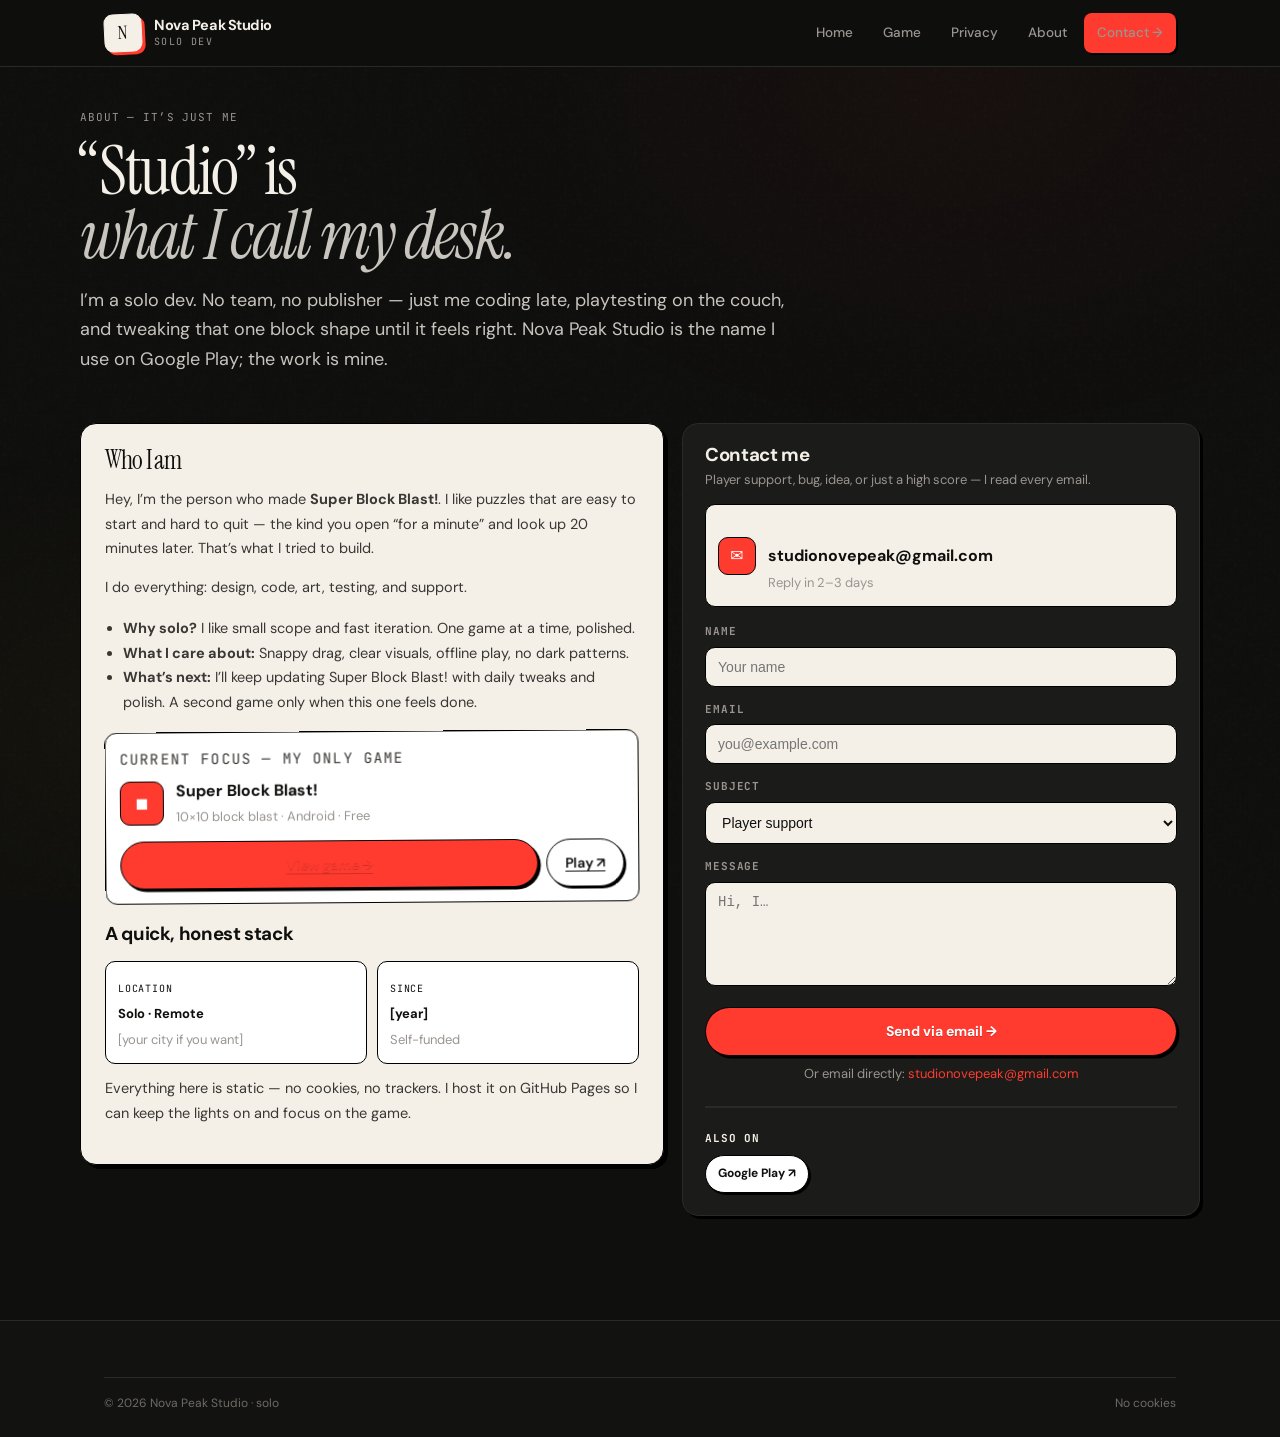
==== about/index.html @ 673b1c59 "Initial commit: Nova Peak Studio — Super Block Blast! (solo site, GitHub Pages ready)" ====
<!doctype html>
<html lang="en">
<head>
<meta charset="utf-8">
<meta name="viewport" content="width=device-width,initial-scale=1">
<title>About — Nova Peak Studio (solo dev)</title>
<meta name="description" content="Nova Peak Studio is a solo dev studio. One person building Super Block Blast! — a cozy block puzzle for Android.">
<meta name="theme-color" content="#0f0f0e">
<link rel="icon" href="../favicon.svg" type="image/svg+xml">
<link rel="stylesheet" href="../assets/css/style.css">
</head>
<body>
<nav class="nav">
  <div class="container nav-inner">
    <a class="brand" href="../"><span class="brand-mark">N</span><span class="brand-text"><strong>Nova Peak Studio</strong><span>Solo dev</span></span></a>
    <div class="nav-links" data-nav-links><a href="../">Home</a><a href="../projects/">Game</a><a href="../privacy/">Privacy</a><a href="./">About</a><a class="nav-cta" href="mailto:studionovepeak@gmail.com">Contact →</a></div>
    <button class="menu-btn" data-menu-btn>☰</button>
  </div>
</nav>

<header class="container" style="padding:36px 0 14px">
  <span class="mono" style="color:var(--muted)">About — it’s just me</span>
  <h1 style="margin-top:10px">“Studio” is <br><em style="font-family:'Instrument Serif',serif;font-style:italic;color:var(--text2)">what I call my desk.</em></h1>
  <p class="lead">I’m a solo dev. No team, no publisher — just me coding late, playtesting on the couch, and tweaking that one block shape until it feels right. Nova Peak Studio is the name I use on Google Play; the work is mine.</p>
</header>

<section class="container section" style="padding-top:16px">
  <div class="contact-grid">
    <div class="reveal">
      <div class="prose" style="padding:24px">
        <h2 style="margin-top:0">Who I am</h2>
        <p>Hey, I’m the person who made <strong>Super Block Blast!</strong>. I like puzzles that are easy to start and hard to quit — the kind you open “for a minute” and look up 20 minutes later. That’s what I tried to build.</p>
        <p>I do everything: design, code, art, testing, and support.</p>
        <ul>
          <li><strong>Why solo?</strong> I like small scope and fast iteration. One game at a time, polished.</li>
          <li><strong>What I care about:</strong> Snappy drag, clear visuals, offline play, no dark patterns.</li>
          <li><strong>What’s next:</strong> I’ll keep updating Super Block Blast! with daily tweaks and polish. A second game only when this one feels done.</li>
        </ul>

        <div style="background:#fff;border:1.5px solid #000;border-radius:12px;padding:14px;margin-top:16px;transform:rotate(-.4deg)">
          <p class="mono" style="margin:0 0 6px">Current focus — my only game</p>
          <div style="display:flex;gap:12px;align-items:center">
            <div style="width:44px;height:44px;border-radius:10px;background:var(--accent);display:grid;place-items:center;color:white;border:1.5px solid #000">◼</div>
            <div><strong>Super Block Blast!</strong><br><span class="small">10×10 block blast · Android · Free</span></div>
          </div>
          <div style="display:flex;gap:8px;margin-top:12px"><a class="btn btn-primary" style="flex:1" href="../projects/super-block-blast/">View game →</a><a class="btn btn-ghost" href="https://play.google.com/store/apps/details?id=com.YOUR_DOMAIN.superblockblast" target="_blank" rel="noopener">Play ↗</a></div>
        </div>

        <h3 style="margin-top:22px">A quick, honest stack</h3>
        <div style="display:grid;grid-template-columns:1fr 1fr;gap:10px;margin-top:10px">
          <div style="background:#fff;border:1.5px solid #000;border-radius:10px;padding:12px"><span class="mono" style="font-size:10px">Location</span><br><strong style="font-size:13px;color:var(--ink)">Solo · Remote</strong><br><span class="small">[your city if you want]</span></div>
          <div style="background:#fff;border:1.5px solid #000;border-radius:10px;padding:12px"><span class="mono" style="font-size:10px">Since</span><br><strong style="font-size:13px;color:var(--ink)">[year]</strong><br><span class="small">Self-funded</span></div>
        </div>
        <p class="small" style="margin-top:12px">Everything here is static — no cookies, no trackers. I host it on GitHub Pages so I can keep the lights on and focus on the game.</p>
      </div>
    </div>

    <div id="contact" class="reveal" style="transition-delay:.06s">
      <div class="contact-card">
        <h3 style="margin:0">Contact me</h3>
        <p class="small" style="margin:6px 0 14px">Player support, bug, idea, or just a high score — I read every email.</p>
        <div style="background:var(--paper);border:1.5px solid #000;border-radius:10px;padding:12px;display:flex;gap:12px;align-items:center;margin-bottom:16px">
          <div style="width:38px;height:38px;border-radius:10px;background:var(--accent);color:white;display:grid;place-items:center;border:1.5px solid #000">✉</div>
          <div><span class="mono" style="font-size:10px">Email</span><br><a href="mailto:studionovepeak@gmail.com" style="font-weight:700;color:var(--ink)">studionovepeak@gmail.com</a><br><span class="small">Reply in 2–3 days</span></div>
        </div>

        <form data-contact-form novalidate>
          <label for="name">Name</label>
          <input class="input" id="name" name="name" placeholder="Your name" required autocomplete="name">
          <label for="email">Email</label>
          <input class="input" id="email" name="email" type="email" placeholder="you@example.com" required autocomplete="email">
          <label for="subject">Subject</label>
          <select class="input" id="subject" name="subject"><option>Player support</option><option>Bug report</option><option>Privacy request</option><option>Other</option></select>
          <label for="message">Message</label>
          <textarea class="input" id="message" name="message" rows="5" placeholder="Hi, I… " required></textarea>
          <button type="submit" class="btn btn-primary" style="width:100%;margin-top:14px">Send via email →</button>
          <p class="small" style="margin:8px 0 0;text-align:center">Or email directly: <a href="mailto:studionovepeak@gmail.com" style="color:var(--accent)">studionovepeak@gmail.com</a></p>
        </form>

        <div class="divider"></div>
        <h4 class="mono" style="font-size:11px;margin:0 0 8px">Also on</h4>
        <div style="display:flex;gap:8px;flex-wrap:wrap">
          <a class="btn btn-ghost" style="padding:8px 12px;font-size:12px" href="https://play.google.com/store/apps/dev?id=YOUR_DEVELOPER_ID" data-play-dev target="_blank" rel="noopener">Google Play ↗</a>
        </div>
      </div>
    </div>
  </div>
</section>

<footer class="footer"><div class="container"><div class="footer-bottom"><span>© <span data-year></span> Nova Peak Studio · solo</span><span>No cookies</span></div></div></footer>
<script src="../assets/js/data.js"></script>
<script src="../assets/js/main.js"></script>
</body>
</html>
---- assets/css/style.css ----
/* Nova Peak Studio — solo, human, not-AI. Editorial + warm + slightly imperfect */
@import url('https://fonts.googleapis.com/css2?family=Instrument+Serif:ital@0;1&family=DM+Sans:opsz,wght@9..40,400;9..40,500;9..40,600;9..40,700&family=JetBrains+Mono:wght@400;500&display=swap');

:root{
  --bg:#0f0f0e;            /* warm black */
  --bg2:#171715;
  --paper:#f4f0e8;          /* cream paper for light sections */
  --surface:#1b1b19;
  --surface-2:#242422;
  --surface-3:#2b2b28;
  --border:#2a2a28;
  --border2:#333330;
  --text:#f4f0e8;
  --text2:#c8c4be;
  --muted:#9a9590;
  --dim:#6f6b66;
  --accent:#ff3b30;         /* block red */
  --accent2:#facc15;        /* block yellow */
  --accent3:#22c55e;
  --ink:#0f0f0e;
  --max:1120px;
  --pad:24px;
  --radius:18px;
  --radius-sm:12px;
}
*{box-sizing:border-box}
html{scroll-behavior:smooth}
html,body{margin:0;padding:0}
/* remove ugly tap/highlight flash on mobile, fix button focus ring */
*{ -webkit-tap-highlight-color:transparent }
a,button{ -webkit-touch-callout:none }
a:focus,button:focus{outline:none}
a:focus-visible,button:focus-visible{outline:2px solid var(--accent);outline-offset:2px;border-radius:6px}
.btn:focus-visible{outline-offset:3px}
body{
  font-family:"DM Sans",system-ui,sans-serif;
  background:var(--bg);
  color:var(--text);
  line-height:1.6;
  -webkit-font-smoothing:antialiased;
  overflow-x:hidden;
}
/* subtle paper grain */
body::before{
  content:"";position:fixed;inset:0;pointer-events:none;opacity:.07;z-index:-1;
  background-image:url("data:image/svg+xml,%3Csvg viewBox='0 0 200 200' xmlns='http://www.w3.org/2000/svg'%3E%3Cfilter id='n'%3E%3CfeTurbulence baseFrequency='0.9' numOctaves='3' stitchTiles='stitch'/%3E%3C/filter%3E%3Crect width='100%25' height='100%25' filter='url(%23n)' opacity='0.4'/%3E%3C/svg%3E");
}
body::after{
  content:"";position:fixed;inset:0;pointer-events:none;z-index:-1;opacity:.5;
  background:radial-gradient(900px 600px at 75% 10%, rgba(255,59,48,.08), transparent 60%), radial-gradient(700px 500px at 10% 80%, rgba(250,204,21,.06), transparent 60%);
}
a{color:inherit;text-decoration:none}
img{max-width:100%;display:block}
button{font:inherit}

/* type */
h1,h2,h3{font-family:"Instrument Serif",Georgia,serif;font-weight:400;letter-spacing:-.03em;line-height:.95}
h1{font-size:clamp(38px,6vw,68px);margin:0}
h2{font-size:clamp(28px,4vw,38px);margin:0}
h3{font-family:"DM Sans",sans-serif;font-weight:700;letter-spacing:-.02em}
.lead{font-size:clamp(16px,2vw,18px);color:var(--text2);max-width:60ch;line-height:1.65}
.muted{color:var(--text2)}
.small{font-size:13px;color:var(--muted);line-height:1.6}
.mono{font-family:"JetBrains Mono",monospace;font-size:11px;letter-spacing:.08em;text-transform:uppercase}
.container{max-width:var(--max);margin:0 auto;padding:0 var(--pad)}
.section{padding:64px 0}
.section-tight{padding:36px 0}
.eyebrow{
  display:inline-flex;align-items:center;gap:8px;
  font-family:"JetBrains Mono",monospace;font-size:11px;letter-spacing:.12em;text-transform:uppercase;
  color:var(--muted);border:1px solid var(--border);background:rgba(244,240,232,.04);
  padding:7px 10px;border-radius:999px;
}
.eyebrow b{color:var(--text);font-weight:600}
.dot{width:7px;height:7px;border-radius:50%;background:var(--accent);display:inline-block;box-shadow:0 0 0 6px rgba(255,59,48,.12)}
.underline{
  background:linear-gradient(transparent 60%, rgba(255,59,48,.22) 60%);
  padding:0 2px;
}

/* nav — editorial, no glass */
.nav{
  position:sticky;top:0;z-index:40;
  background:rgba(15,15,14,.92);
  border-bottom:1px solid var(--border);
  backdrop-filter:blur(8px);
}
.nav-inner{height:66px;display:flex;align-items:center;justify-content:space-between;gap:18px}
.brand{display:flex;align-items:center;gap:12px}
.brand-mark{
  width:38px;height:38px;border-radius:9px;
  background:var(--text);color:var(--ink);
  display:grid;place-items:center;
  font-family:"Instrument Serif",serif;font-size:18px;line-height:1;
  transform:rotate(-3deg);border:1.5px solid var(--text);
  box-shadow:3px 3px 0 var(--accent);
}
.brand-text{line-height:1}
.brand-text strong{font-family:"DM Sans",sans-serif;font-size:14.5px;letter-spacing:-.03em;display:block}
.brand-text span{font-family:"JetBrains Mono",monospace;font-size:10px;letter-spacing:.14em;text-transform:uppercase;color:var(--muted)}
.nav-links{display:flex;align-items:center;gap:4px}
.nav-links a{
  font-size:13.5px;font-weight:500;color:var(--muted);
  padding:8px 12px;border-radius:8px;transition:.15s;
  border:1px solid transparent;
}
.nav-links a:hover{color:var(--text);background:rgba(255,255,255,.05)}
.nav-links a.active{color:var(--text);background:var(--surface-2);border-color:var(--border)}
.nav-cta{
  background:var(--accent);color:white;
  padding:9px 14px;border-radius:999px;font-weight:700;font-size:13px;
  border:1px solid rgba(0,0,0,.1);box-shadow:2px 2px 0 #000;transition:.12s;
}
.nav-cta:hover{transform:translate(-1px,-1px);box-shadow:3px 3px 0 #000}
.menu-btn{display:none;width:42px;height:42px;border-radius:10px;border:1px solid var(--border);background:var(--surface-2);place-items:center}
@media(max-width:860px){
  .nav-links{display:none}
  .nav-links.open{display:flex;flex-direction:column;align-items:stretch;position:absolute;left:16px;right:16px;top:66px;background:var(--surface);border:1px solid var(--border);border-radius:14px;padding:10px;box-shadow:0 20px 40px rgba(0,0,0,.4)}
  .menu-btn{display:grid}
}

/* buttons — high contrast + visible click feedback */
.btn{
  display:inline-flex;align-items:center;justify-content:center;gap:8px;
  padding:12px 18px;border-radius:999px;font-weight:700;font-size:14px;
  border:1.5px solid transparent;cursor:pointer;transition:.12s;white-space:nowrap;font-family:"DM Sans",sans-serif;
  user-select:none;position:relative;
}
.btn:active{transform:translate(1px,1px);box-shadow:1px 1px 0 #000 !important;filter:brightness(0.97)}
.btn-primary{background:var(--accent);color:#fff;border-color:#000;box-shadow:2.5px 2.5px 0 #000;text-shadow:0 1px 0 rgba(0,0,0,.2)}
.btn-primary:hover{transform:translate(-1px,-1px);box-shadow:3.5px 3.5px 0 #000;filter:brightness(1.05)}
.btn-primary:active{background:#e63529}
.btn-ghost{background:var(--surface-2);color:var(--text);border-color:var(--border2);box-shadow:2px 2px 0 #000}
.btn-ghost:hover{background:#2a2a28;color:#fff;transform:translate(-1px,-1px);box-shadow:3px 3px 0 #000;border-color:#3a3a36}
.btn-ghost:active{background:#1e1e1c}
.btn-light{background:var(--paper);color:var(--ink);border-color:#000;box-shadow:2px 2px 0 #000}
.btn-light:hover{transform:translate(-1px,-1px);box-shadow:3px 3px 0 #000;filter:brightness(1.02)}
/* ensure ghost is readable on paper backgrounds */
.prose .btn-ghost, .how-box .btn-ghost, .contact-card .btn-ghost{background:#fff;color:var(--ink);border-color:#000}
.prose .btn-ghost:hover, .how-box .btn-ghost:hover{background:#f4f0e8;color:var(--ink)}

/* hero — asymmetric editorial */
.hero{padding:44px 0 28px;position:relative}
.hero-grid{display:grid;grid-template-columns:1.08fr .92fr;gap:36px;align-items:center}
@media(max-width:940px){.hero-grid{grid-template-columns:1fr}}
.kicker-row{display:flex;flex-wrap:wrap;gap:8px;align-items:center;margin-bottom:14px}
.sticker{
  display:inline-flex;align-items:center;gap:6px;
  background:var(--accent2);color:var(--ink);
  font-family:"JetBrains Mono",monospace;font-size:11px;font-weight:700;letter-spacing:.06em;text-transform:uppercase;
  padding:6px 10px;border-radius:999px;border:1.5px solid #000;transform:rotate(-1.2deg);box-shadow:2px 2px 0 #000;
}
.hero h1 em{font-family:"Instrument Serif",serif;font-style:italic;font-weight:400;color:var(--text2)}
.hero-actions{display:flex;flex-wrap:wrap;gap:12px;margin-top:22px}
.hero-note{
  margin-top:16px;display:flex;gap:10px;align-items:center;
  font-size:12px;color:var(--muted);border-left:2px solid var(--border);padding-left:12px;
}
.hero-note strong{color:var(--text2);font-weight:600}

/* polaroid / tape */
.hero-visual{position:relative;min-height:440px;display:grid;place-items:center}
@media(max-width:940px){.hero-visual{min-height:380px}}
.polaroid{
  width:min(340px, 90vw);background:var(--paper);color:var(--ink);
  padding:12px 12px 18px;border-radius:4px;
  border:1.5px solid #000;box-shadow:6px 6px 0 #000, 0 20px 40px rgba(0,0,0,.35);
  transform:rotate(1.2deg);position:relative;
}
.polaroid::before, .polaroid::after{
  content:"";position:absolute;width:90px;height:22px;background:rgba(255,255,255,.55);
  border-left:1px solid rgba(0,0,0,.08);border-right:1px solid rgba(0,0,0,.08);
  top:-10px;backdrop-filter:blur(2px);
}
.polaroid::before{left:18px;transform:rotate(-8deg)}
.polaroid::after{right:18px;transform:rotate(7deg)}
.polaroid-top{
  aspect-ratio:1.05/1;background:#0f0f0e;border:1.5px solid #000;border-radius:4px;overflow:hidden;
  position:relative;display:grid;place-items:center;
}
.block-grid{
  width:100%;height:100%;display:grid;grid-template-columns:repeat(8,1fr);grid-template-rows:repeat(8,1fr);gap:3px;padding:14px;background:#0f0f0e;
}
.block-grid i{display:block;border-radius:4px;border:1.5px solid rgba(0,0,0,.25)}
.polaroid-caption{
  margin-top:12px;display:flex;justify-content:space-between;align-items:end;gap:12px;
}
.polaroid-caption strong{font-family:"Instrument Serif",serif;font-size:22px;line-height:1;letter-spacing:-.02em}
.polaroid-caption span{font-family:"JetBrains Mono",monospace;font-size:10px;letter-spacing:.08em;text-transform:uppercase;color:#6b6b6b;font-weight:600}
.hand-arrow{
  position:absolute;right:-18px;bottom:58px;
  background:var(--accent);color:white;
  font-family:"JetBrains Mono",monospace;font-size:11px;font-weight:700;
  padding:6px 10px;border-radius:999px;border:1.5px solid #000;box-shadow:2px 2px 0 #000;
  transform:rotate(3deg);
}
.side-note{
  position:absolute;left:-6px;top:14%;background:var(--surface);border:1.5px solid var(--border);border-radius:12px;
  padding:10px 12px;display:flex;gap:10px;align-items:center;transform:rotate(-2deg);box-shadow:3px 3px 0 #000;
  font-size:12px;font-weight:700;
}
.side-note b{font-family:"JetBrains Mono",monospace;font-size:10px;letter-spacing:.1em;text-transform:uppercase;color:var(--muted);display:block}
.side-note.two{left:auto;right:-6px;top:auto;bottom:14%;transform:rotate(1.5deg)}

/* stats strip — paper */
.strip{
  display:grid;grid-template-columns:repeat(4,1fr);gap:0;
  background:var(--paper);color:var(--ink);
  border:1.5px solid #000;border-radius:14px;overflow:hidden;box-shadow:4px 4px 0 #000;
}
@media(max-width:700px){.strip{grid-template-columns:repeat(2,1fr)}}
.strip div{padding:16px 18px;border-right:1.5px solid #000}
.strip div:last-child{border-right:none}
@media(max-width:700px){.strip div:nth-child(2){border-right:none}.strip div:nth-child(n+3){border-top:1.5px solid #000}}
.strip strong{font-family:"Instrument Serif",serif;font-size:28px;line-height:.9;display:block}
.strip span{font-family:"JetBrains Mono",monospace;font-size:10px;letter-spacing:.1em;text-transform:uppercase;color:#6b6b6b;font-weight:700}

/* cards — less uniform, sticker border */
.grid{display:grid;gap:18px}
.grid-2{grid-template-columns:repeat(2,1fr)}
.grid-3{grid-template-columns:repeat(3,1fr)}
@media(max-width:900px){.grid-3{grid-template-columns:1fr}}
.card{
  background:var(--surface);border:1.5px solid var(--border);border-radius:18px;overflow:hidden;
  transition:.18s;position:relative;box-shadow:3px 3px 0 #000;
}
.card:hover{transform:translate(-2px,-2px);box-shadow:5px 5px 0 #000;border-color:var(--border2)}
.card-media{height:188px;position:relative;overflow:hidden;background:#0f0f0e;border-bottom:1.5px solid #000;display:grid;place-items:center}
.card-media .ph{width:100%;height:100%;display:grid;place-items:center;background:repeating-linear-gradient(45deg, #1a1a18 0 10px, #1f1f1d 10px 20px);color:var(--muted);font-family:"JetBrains Mono",monospace;font-size:11px;letter-spacing:.08em;text-transform:uppercase;font-weight:600}
.card-badge{position:absolute;left:12px;top:12px;background:var(--paper);color:var(--ink);font-family:"JetBrains Mono",monospace;font-size:10px;font-weight:700;letter-spacing:.08em;text-transform:uppercase;padding:6px 8px;border-radius:999px;border:1.5px solid #000;box-shadow:2px 2px 0 #000}
.card-icon{position:absolute;left:14px;bottom:-16px;width:54px;height:54px;border-radius:14px;background:var(--paper);border:1.5px solid #000;display:grid;place-items:center;box-shadow:2px 2px 0 #000;overflow:hidden;font-size:22px}
.card-body{padding:30px 16px 16px}
.card-kicker{font-family:"JetBrains Mono",monospace;font-size:10px;letter-spacing:.12em;text-transform:uppercase;color:var(--muted);font-weight:700;display:flex;align-items:center;gap:8px}
.card h3{margin:6px 0 8px;font-size:19px;font-family:"DM Sans",sans-serif;font-weight:750;letter-spacing:-.02em}
.card p{margin:0;color:var(--text2);font-size:13.5px;line-height:1.6;display:-webkit-box;-webkit-line-clamp:2;-webkit-box-orient:vertical;overflow:hidden}
.card-foot{display:flex;align-items:center;justify-content:space-between;gap:10px;padding:12px 16px;border-top:1.5px solid var(--border);background:rgba(255,255,255,.015)}
.tag{font-family:"JetBrains Mono",monospace;font-size:10px;font-weight:700;letter-spacing:.06em;text-transform:uppercase;color:var(--muted);background:rgba(255,255,255,.06);border:1px solid var(--border);padding:5px 8px;border-radius:999px}
.link-arrow{font-size:13px;font-weight:750;color:var(--text);display:inline-flex;gap:6px}
.link-arrow:hover{color:var(--accent)}

/* feature */
.feature-grid{display:grid;grid-template-columns:repeat(3,1fr);gap:14px}
@media(max-width:860px){.feature-grid{grid-template-columns:1fr}}
.feature{background:var(--surface);border:1.5px solid var(--border);border-radius:16px;padding:18px;box-shadow:2px 2px 0 #000}
.feature-icon{width:40px;height:40px;border-radius:10px;display:grid;place-items:center;background:var(--paper);color:var(--ink);border:1.5px solid #000;margin-bottom:10px;font-weight:800}
.feature h4{margin:0 0 6px;font-size:15px}
.feature p{margin:0;color:var(--text2);font-size:13.5px;line-height:1.6}

/* project hero — paper detail */
.project-hero{display:grid;grid-template-columns:1.08fr .92fr;gap:28px;align-items:center;padding:28px 0 14px}
@media(max-width:900px){.project-hero{grid-template-columns:1fr}}
.project-icon-large{width:86px;height:86px;border-radius:18px;background:var(--paper);border:1.5px solid #000;display:grid;place-items:center;overflow:hidden;box-shadow:3px 3px 0 #000;font-size:34px}
.hero-gallery{background:var(--paper);border:1.5px solid #000;border-radius:16px;overflow:hidden;aspect-ratio:16/10;display:grid;place-items:center;box-shadow:4px 4px 0 #000;position:relative}
.hero-gallery .ph{width:100%;height:100%;display:grid;place-items:center;background:repeating-linear-gradient(-45deg, #f4f0e8 0 12px, #ede8dc 12px 24px);color:#8a857f;font-family:"JetBrains Mono",monospace;font-weight:700;letter-spacing:.06em;text-transform:uppercase;font-size:11px;text-align:center;padding:18px}
.gallery{display:grid;grid-template-columns:repeat(3,1fr);gap:12px}
@media(max-width:700px){.gallery{grid-template-columns:1fr}}
.shot{aspect-ratio:16/10;border-radius:14px;overflow:hidden;background:var(--surface-2);border:1.5px solid var(--border);display:grid;place-items:center;color:var(--muted);font-family:"JetBrains Mono",monospace;font-size:10px;letter-spacing:.08em;text-transform:uppercase;font-weight:700;box-shadow:2px 2px 0 #000}
.shot img{width:100%;height:100%;object-fit:cover}

/* prose = paper */
.prose{background:var(--paper);color:var(--ink);border:1.5px solid #000;border-radius:16px;padding:28px;box-shadow:4px 4px 0 #000}
.prose h2{color:var(--ink);font-family:"Instrument Serif",serif;font-size:26px;margin:26px 0 10px}
.prose h3{color:var(--ink)}
.prose p,.prose li{color:#3a3835;font-size:14.5px;line-height:1.7}
.prose a{color:var(--accent);text-decoration:underline;text-underline-offset:3px;font-weight:600}
.prose ul{padding-left:18px}
.callout{background:#fff7cc;border:1.5px solid #000;border-radius:12px;padding:14px 16px;margin:16px 0;box-shadow:2px 2px 0 #000}
.callout strong{color:#854d0e}
.toc{background:#fff;border:1.5px solid #000;border-radius:12px;padding:14px;margin:16px 0;box-shadow:2px 2px 0 #000}
.toc a{color:#6b6b6b;font-size:13px}
.note-sticker{display:inline-block;background:var(--accent2);color:var(--ink);font-family:"JetBrains Mono",monospace;font-size:11px;font-weight:800;letter-spacing:.06em;text-transform:uppercase;padding:4px 8px;border-radius:999px;border:1.5px solid #000;transform:rotate(-1deg)}

/* contact */
.contact-grid{display:grid;grid-template-columns:1.06fr .94fr;gap:18px}
@media(max-width:860px){.contact-grid{grid-template-columns:1fr}}
.contact-card{background:var(--surface);border:1.5px solid var(--border);border-radius:16px;padding:22px;box-shadow:3px 3px 0 #000}
.input{width:100%;background:var(--paper);border:1.5px solid #000;border-radius:10px;padding:11px 12px;color:var(--ink);font-size:14px;outline:none;transition:.15s}
.input:focus{border-color:var(--accent);box-shadow:0 0 0 3px rgba(255,59,48,.15)}
label{font-family:"JetBrains Mono",monospace;font-size:11px;letter-spacing:.08em;text-transform:uppercase;font-weight:700;color:var(--muted);display:block;margin:14px 0 6px}
label:first-child{margin-top:0}

/* footer */
.footer{margin-top:40px;border-top:1.5px solid var(--border);background:rgba(255,255,255,.015);padding:32px 0 24px}
.footer-grid{display:grid;grid-template-columns:1.4fr .7fr .7fr;gap:28px}
@media(max-width:800px){.footer-grid{grid-template-columns:1fr}}
.footer h4{font-family:"JetBrains Mono",monospace;font-size:11px;letter-spacing:.12em;text-transform:uppercase;color:var(--muted);margin:0 0 10px}
.footer a{color:var(--muted);font-size:13.5px;display:block;padding:4px 0}
.footer a:hover{color:var(--text)}
.footer-bottom{margin-top:24px;padding-top:16px;border-top:1px solid var(--border);display:flex;flex-wrap:wrap;justify-content:space-between;gap:12px;color:var(--dim);font-size:12px}

/* reveal */
.reveal{opacity:0;transform:translateY(10px);transition:.55s cubic-bezier(.2,.8,.2,1)}
.reveal.in{opacity:1;transform:none}

/* utilities */
.divider{height:1.5px;background:var(--border);margin:22px 0}
.kbd{font-family:"JetBrains Mono",monospace;font-size:11px;background:var(--paper);color:var(--ink);border:1.5px solid #000;padding:2px 6px;border-radius:6px}
.sr-only{position:absolute;width:1px;height:1px;padding:0;margin:-1px;overflow:hidden;clip:rect(0,0,0,0);border:0}
.how-box{background:var(--paper);color:var(--ink);border:1.5px solid #000;border-radius:14px;padding:16px;box-shadow:3px 3px 0 #000}
.how-box h4{margin:0 0 6px}
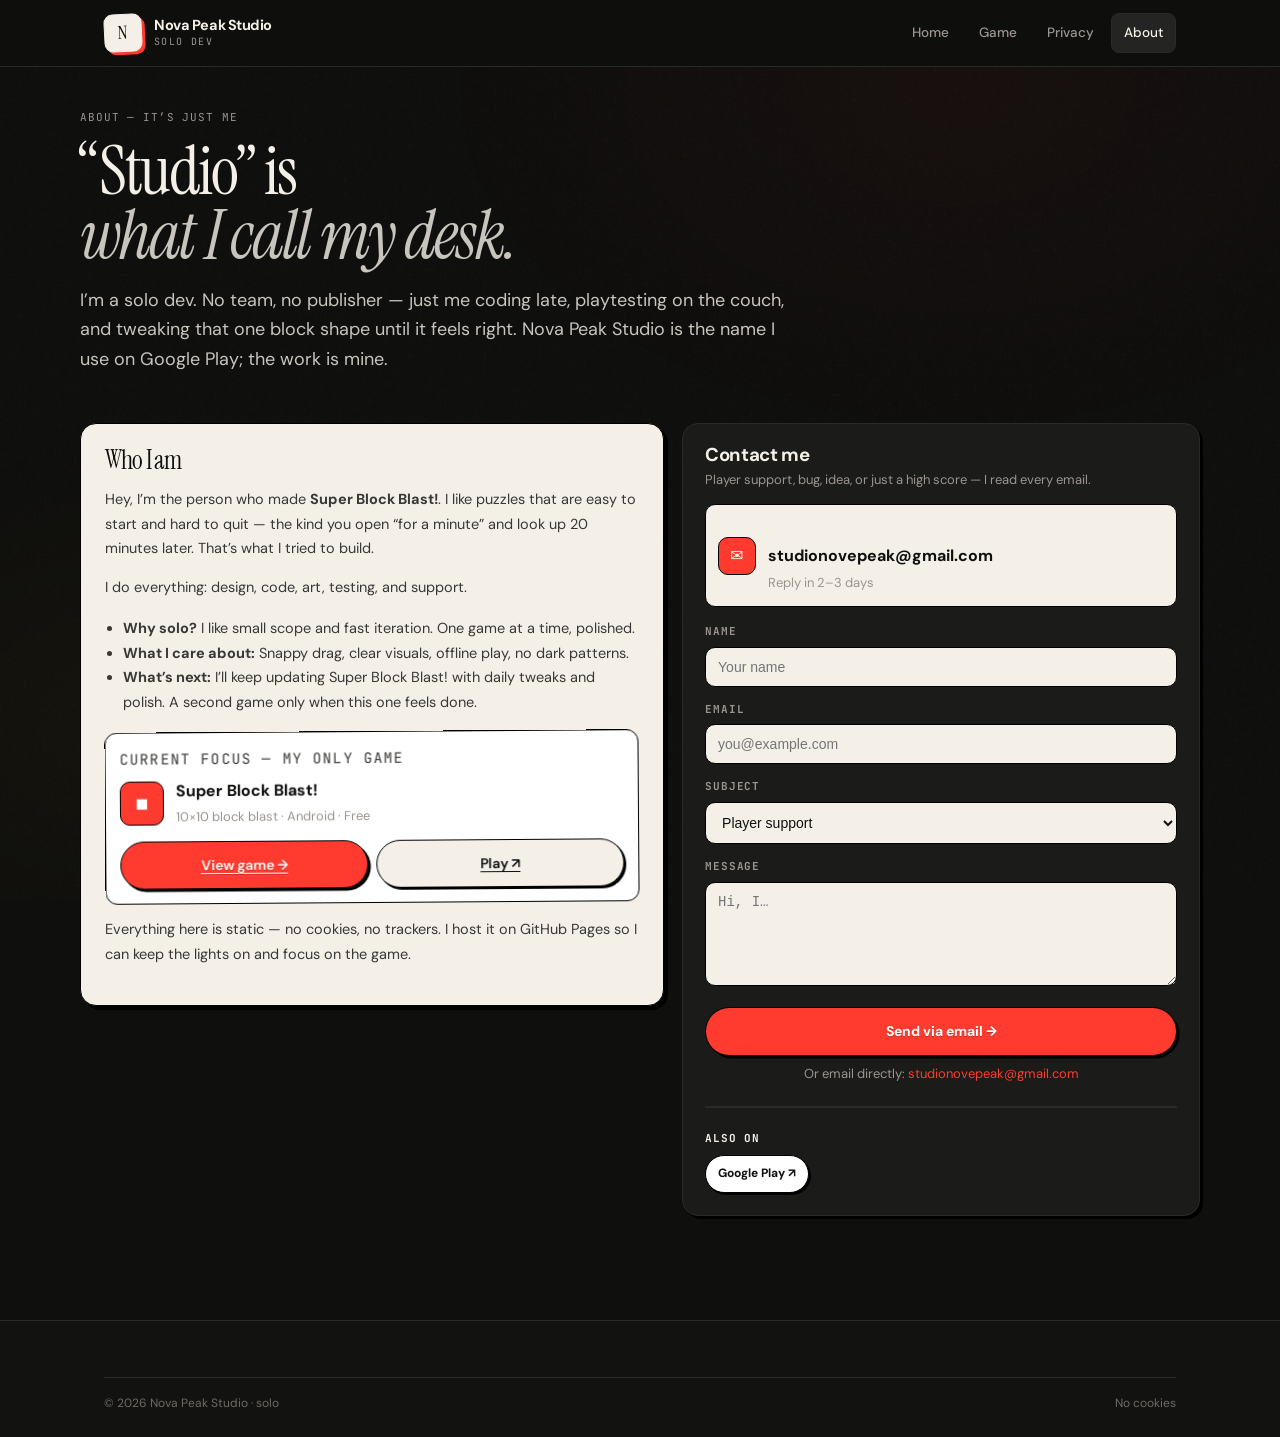
==== commit 2fe306e0: "Fix nav active state, remove nav Contact CTA, fix contact form mailto, remove quick stack, fix View " ====
--- a/about/index.html
+++ b/about/index.html
@@ -1,4 +1,4 @@
-<!doctype html>
+﻿<!doctype html>
 <html lang="en">
 <head>
 <meta charset="utf-8">
@@ -13,7 +13,7 @@
 <nav class="nav">
   <div class="container nav-inner">
     <a class="brand" href="../"><span class="brand-mark">N</span><span class="brand-text"><strong>Nova Peak Studio</strong><span>Solo dev</span></span></a>
-    <div class="nav-links" data-nav-links><a href="../">Home</a><a href="../projects/">Game</a><a href="../privacy/">Privacy</a><a href="./">About</a><a class="nav-cta" href="mailto:studionovepeak@gmail.com">Contact →</a></div>
+    <div class="nav-links" data-nav-links><a href="../">Home</a><a href="../projects/">Game</a><a href="../privacy/">Privacy</a><a href="./">About</a></div>
     <button class="menu-btn" data-menu-btn>☰</button>
   </div>
 </nav>
@@ -43,15 +43,10 @@
             <div style="width:44px;height:44px;border-radius:10px;background:var(--accent);display:grid;place-items:center;color:white;border:1.5px solid #000">◼</div>
             <div><strong>Super Block Blast!</strong><br><span class="small">10×10 block blast · Android · Free</span></div>
           </div>
-          <div style="display:flex;gap:8px;margin-top:12px"><a class="btn btn-primary" style="flex:1" href="../projects/super-block-blast/">View game →</a><a class="btn btn-ghost" href="https://play.google.com/store/apps/details?id=com.YOUR_DOMAIN.superblockblast" target="_blank" rel="noopener">Play ↗</a></div>
+          <div style="display:flex;gap:8px;margin-top:12px"><a class="btn btn-primary" style="flex:1;background:#ff3b30;color:#fff;border-color:#000" href="../projects/super-block-blast/">View game →</a><a class="btn btn-ghost" style="flex:1;background:#f4f0e8;color:#0f0f0e;border-color:#000" href="https://play.google.com/store/apps/details?id=com.YOUR_DOMAIN.superblockblast" target="_blank" rel="noopener">Play ↗</a></div>
         </div>
 
-        <h3 style="margin-top:22px">A quick, honest stack</h3>
-        <div style="display:grid;grid-template-columns:1fr 1fr;gap:10px;margin-top:10px">
-          <div style="background:#fff;border:1.5px solid #000;border-radius:10px;padding:12px"><span class="mono" style="font-size:10px">Location</span><br><strong style="font-size:13px;color:var(--ink)">Solo · Remote</strong><br><span class="small">[your city if you want]</span></div>
-          <div style="background:#fff;border:1.5px solid #000;border-radius:10px;padding:12px"><span class="mono" style="font-size:10px">Since</span><br><strong style="font-size:13px;color:var(--ink)">[year]</strong><br><span class="small">Self-funded</span></div>
-        </div>
-        <p class="small" style="margin-top:12px">Everything here is static — no cookies, no trackers. I host it on GitHub Pages so I can keep the lights on and focus on the game.</p>
+        <p class="small" style="margin-top:14px">Everything here is static — no cookies, no trackers. I host it on GitHub Pages so I can keep the lights on and focus on the game.</p>
       </div>
     </div>
 
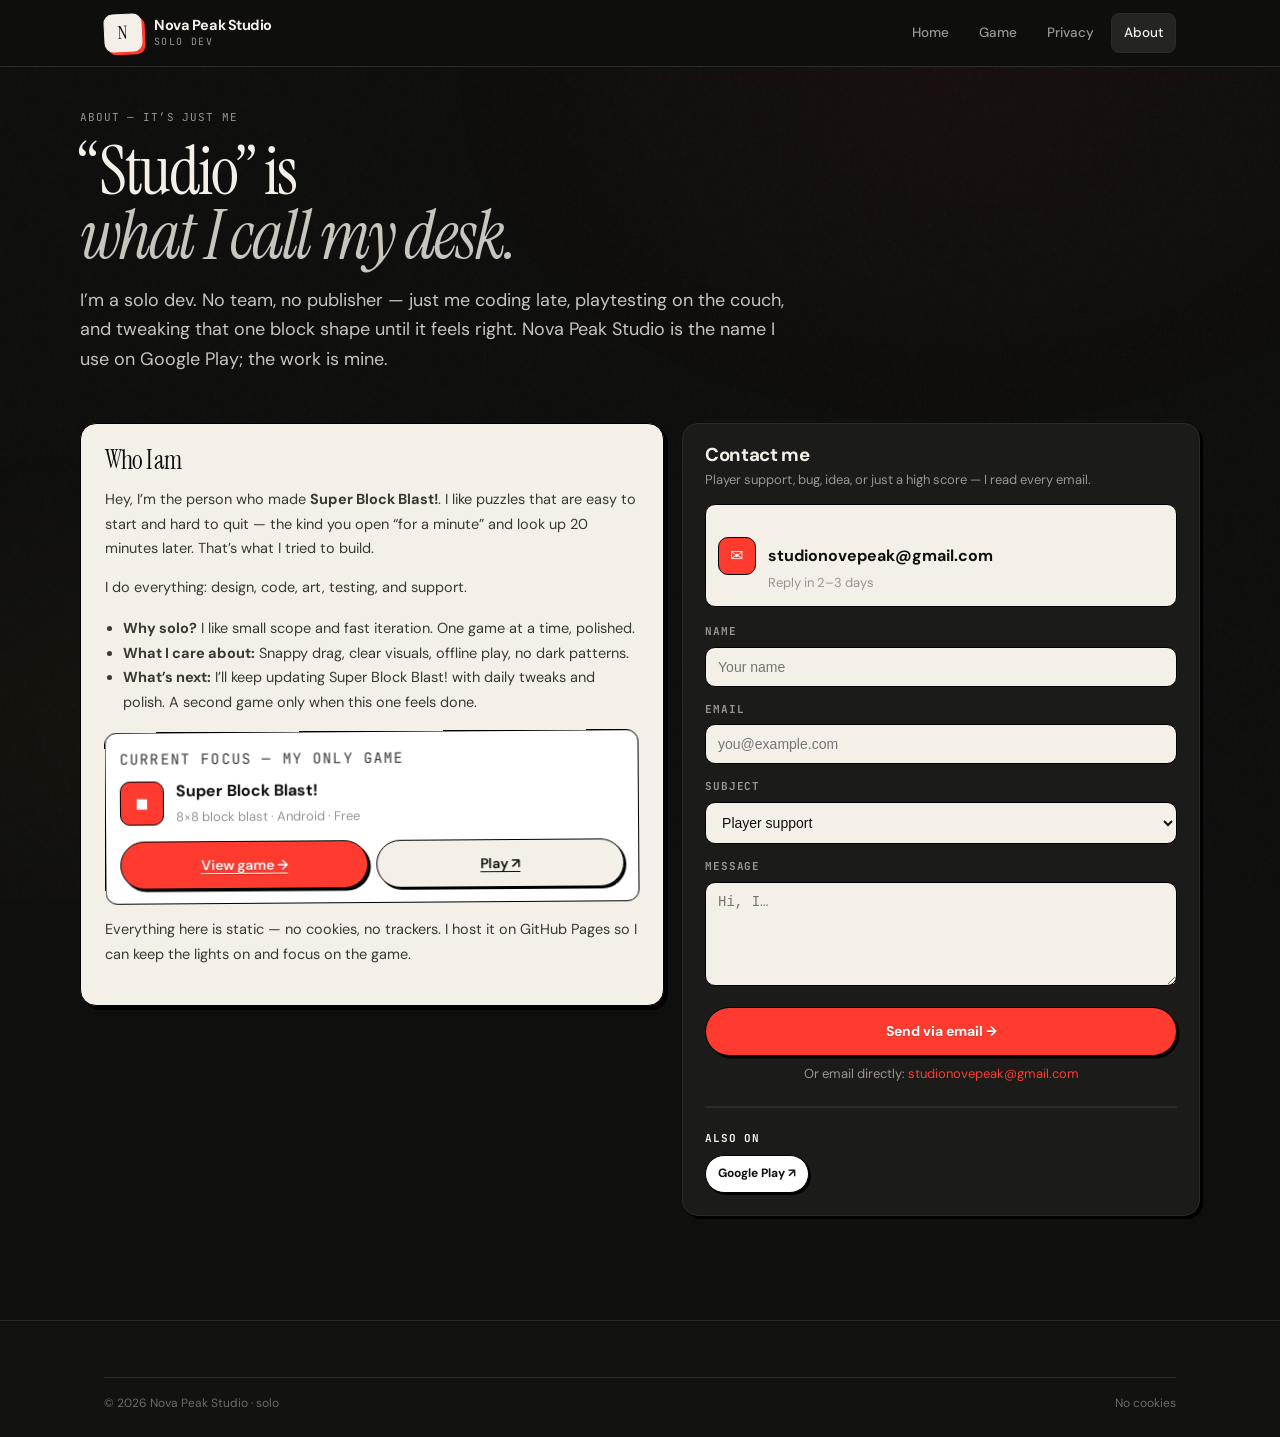
==== commit cc8e0a5b: "Fix board to 8x8 / ~60MB, portrait phone screenshots (9/16), add lightbox click-to-view + swipe" ====
--- a/about/index.html
+++ b/about/index.html
@@ -41,7 +41,7 @@
           <p class="mono" style="margin:0 0 6px">Current focus — my only game</p>
           <div style="display:flex;gap:12px;align-items:center">
             <div style="width:44px;height:44px;border-radius:10px;background:var(--accent);display:grid;place-items:center;color:white;border:1.5px solid #000">◼</div>
-            <div><strong>Super Block Blast!</strong><br><span class="small">10×10 block blast · Android · Free</span></div>
+            <div><strong>Super Block Blast!</strong><br><span class="small">8×8 block blast · Android · Free</span></div>
           </div>
           <div style="display:flex;gap:8px;margin-top:12px"><a class="btn btn-primary" style="flex:1;background:#ff3b30;color:#fff;border-color:#000" href="../projects/super-block-blast/">View game →</a><a class="btn btn-ghost" style="flex:1;background:#f4f0e8;color:#0f0f0e;border-color:#000" href="https://play.google.com/store/apps/details?id=com.YOUR_DOMAIN.superblockblast" target="_blank" rel="noopener">Play ↗</a></div>
         </div>
--- a/assets/css/style.css
+++ b/assets/css/style.css
@@ -250,12 +250,26 @@
 .project-hero{display:grid;grid-template-columns:1.08fr .92fr;gap:28px;align-items:center;padding:28px 0 14px}
 @media(max-width:900px){.project-hero{grid-template-columns:1fr}}
 .project-icon-large{width:86px;height:86px;border-radius:18px;background:var(--paper);border:1.5px solid #000;display:grid;place-items:center;overflow:hidden;box-shadow:3px 3px 0 #000;font-size:34px}
-.hero-gallery{background:var(--paper);border:1.5px solid #000;border-radius:16px;overflow:hidden;aspect-ratio:16/10;display:grid;place-items:center;box-shadow:4px 4px 0 #000;position:relative}
+.hero-gallery{background:var(--paper);border:1.5px solid #000;border-radius:16px;overflow:hidden;aspect-ratio:2/1;display:grid;place-items:center;box-shadow:4px 4px 0 #000;position:relative;cursor:zoom-in}
+.hero-gallery img{cursor:zoom-in}
 .hero-gallery .ph{width:100%;height:100%;display:grid;place-items:center;background:repeating-linear-gradient(-45deg, #f4f0e8 0 12px, #ede8dc 12px 24px);color:#8a857f;font-family:"JetBrains Mono",monospace;font-weight:700;letter-spacing:.06em;text-transform:uppercase;font-size:11px;text-align:center;padding:18px}
-.gallery{display:grid;grid-template-columns:repeat(3,1fr);gap:12px}
-@media(max-width:700px){.gallery{grid-template-columns:1fr}}
-.shot{aspect-ratio:16/10;border-radius:14px;overflow:hidden;background:var(--surface-2);border:1.5px solid var(--border);display:grid;place-items:center;color:var(--muted);font-family:"JetBrains Mono",monospace;font-size:10px;letter-spacing:.08em;text-transform:uppercase;font-weight:700;box-shadow:2px 2px 0 #000}
-.shot img{width:100%;height:100%;object-fit:cover}
+.gallery{display:grid;grid-template-columns:repeat(3,1fr);gap:16px;align-items:start}
+@media(max-width:700px){.gallery{grid-template-columns:1fr;gap:14px}}
+.shot{aspect-ratio:9/16;border-radius:16px;overflow:hidden;background:#0a0a0a;border:1.5px solid var(--border);display:grid;place-items:center;color:var(--muted);font-family:"JetBrains Mono",monospace;font-size:10px;letter-spacing:.08em;text-transform:uppercase;font-weight:700;box-shadow:3px 3px 0 #000;cursor:zoom-in;max-width:280px;margin:0 auto;width:100%;position:relative}
+.shot img{width:100%;height:100%;object-fit:cover;object-position:top;transition:.2s}
+.shot:hover img{transform:scale(1.02)}
+.shot::after{content:"⤢";position:absolute;right:8px;bottom:8px;width:28px;height:28px;border-radius:50%;background:rgba(244,240,232,.92);color:#0f0f0e;border:1.5px solid #000;display:grid;place-items:center;font-size:12px;opacity:0;transition:.2s;pointer-events:none}
+.shot:hover::after{opacity:1}
+/* lightbox */
+.lightbox{position:fixed;inset:0;z-index:100;background:rgba(8,8,14,.92);backdrop-filter:blur(6px);display:none;place-items:center;padding:20px}
+.lightbox.open{display:grid}
+.lightbox img{max-width:min(92vw, 520px);max-height:88vh;width:auto;height:auto;border-radius:16px;border:1.5px solid #fff;box-shadow:0 20px 60px rgba(0,0,0,.6);object-fit:contain;background:#0a0a0a}
+.lightbox .lb-close{position:absolute;top:14px;right:14px;width:42px;height:42px;border-radius:50%;background:var(--paper);color:var(--ink);border:1.5px solid #000;display:grid;place-items:center;font-size:18px;cursor:pointer;box-shadow:2px 2px 0 #000}
+.lightbox .lb-prev,.lightbox .lb-next{position:absolute;top:50%;transform:translateY(-50%);width:44px;height:44px;border-radius:50%;background:var(--paper);color:var(--ink);border:1.5px solid #000;display:grid;place-items:center;font-size:18px;cursor:pointer;box-shadow:2px 2px 0 #000}
+.lightbox .lb-prev{left:14px}
+.lightbox .lb-next{right:14px}
+.lightbox .lb-cap{position:absolute;bottom:14px;left:50%;transform:translateX(-50%);background:var(--paper);color:var(--ink);border:1.5px solid #000;border-radius:999px;padding:6px 12px;font-family:"JetBrains Mono",monospace;font-size:11px;box-shadow:2px 2px 0 #000}
+@media(max-width:600px){.lightbox .lb-prev{left:8px}.lightbox .lb-next{right:8px}}
 
 /* prose = paper */
 .prose{background:var(--paper);color:var(--ink);border:1.5px solid #000;border-radius:16px;padding:28px;box-shadow:4px 4px 0 #000}
